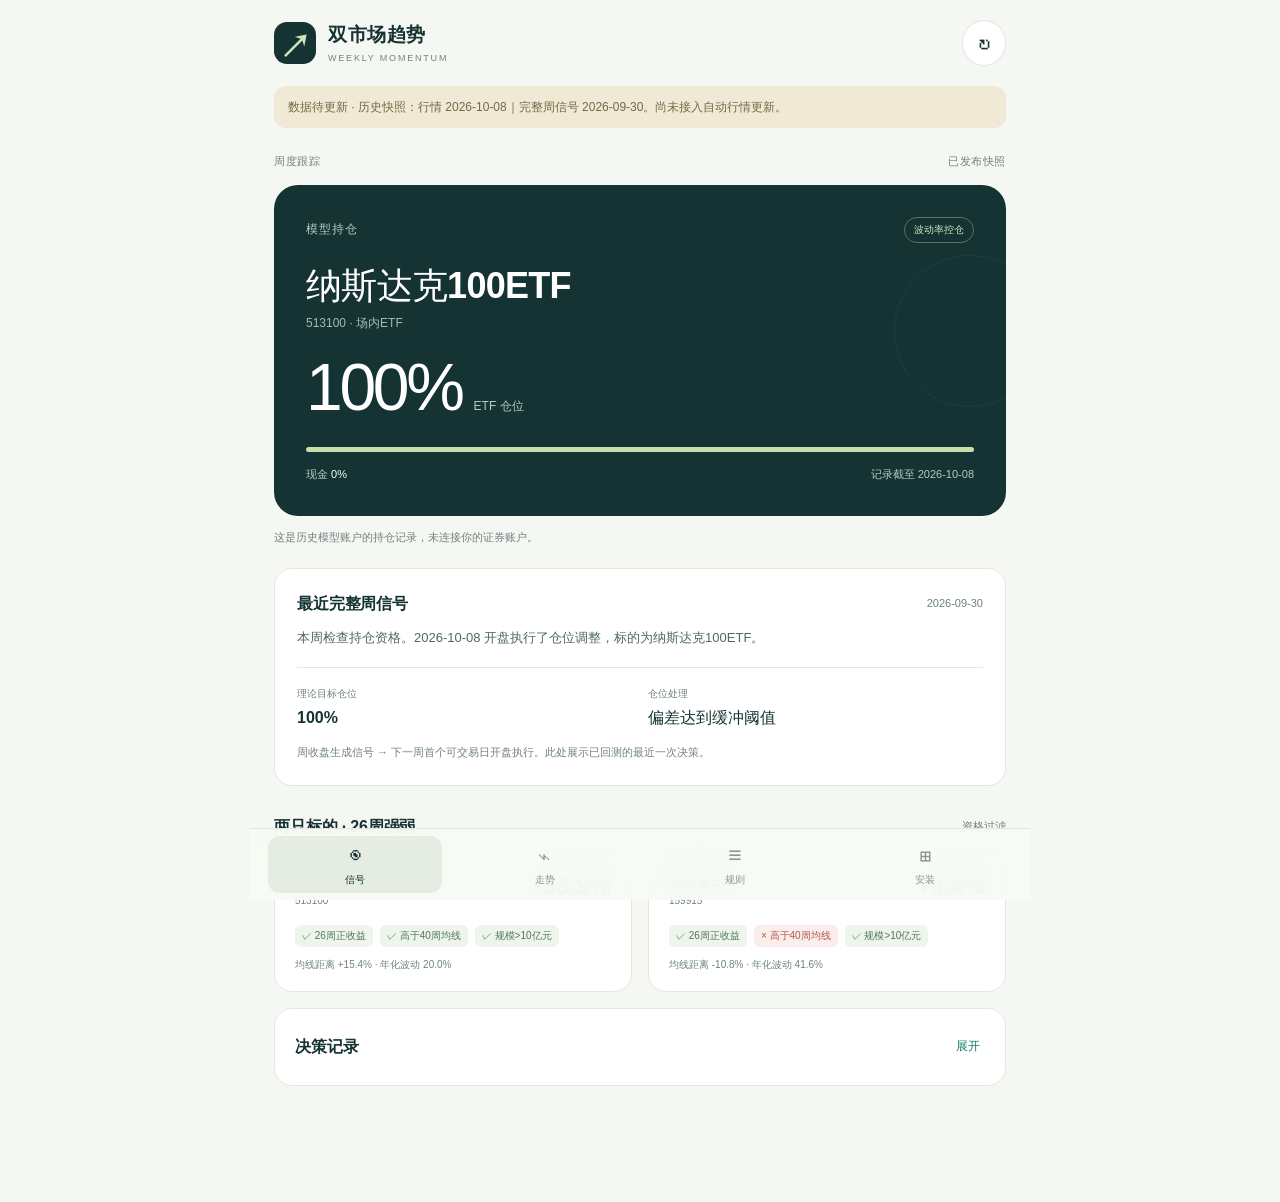
==== index.html @ db79e0db "Add files via upload" ====
<!doctype html>
<html lang="zh-CN">
<head>
  <meta charset="utf-8">
  <meta name="viewport" content="width=device-width,initial-scale=1,viewport-fit=cover">
  <meta name="theme-color" content="#0f2929">
  <meta name="apple-mobile-web-app-capable" content="yes">
  <meta name="apple-mobile-web-app-status-bar-style" content="default">
  <meta name="apple-mobile-web-app-title" content="双市场趋势">
  <meta name="description" content="创业板与纳斯达克100的周度趋势信号、波动率控仓和回测走势。">
  <link rel="manifest" href="./manifest.webmanifest">
  <link rel="apple-touch-icon" href="./icons/apple-touch-icon.png">
  <link rel="icon" type="image/png" href="./icons/icon-192.png">
  <link rel="stylesheet" href="./style.css">
  <title>双市场趋势</title>
</head>
<body>
  <header class="top"><div class="brand"><span class="brand-mark" aria-hidden="true">↗</span><div>双市场趋势<small>WEEKLY MOMENTUM</small></div></div><button id="refresh" class="icon-button" aria-label="检查已发布数据更新">↻</button></header>
  <main id="main">
    <div id="status" role="status" class="status">正在读取策略数据…</div>
    <section id="signal" class="view">
      <div class="section-label">周度跟踪 <span id="connection">联网状态</span></div>
      <article class="hero">
        <div class="hero-top"><span class="eyebrow">模型持仓</span><span class="pill">波动率控仓</span></div>
        <h1 id="holding">—</h1><p class="hero-code" id="holding-code"></p>
        <div class="weight-line"><strong id="weight">—</strong><span>ETF 仓位</span></div>
        <div class="allocation" aria-label="ETF与现金配置"><div id="allocation-fill"></div></div>
        <div class="hero-footer"><span>现金 <b id="cash">—</b></span><span id="execution"></span></div>
      </article>
      <p class="caption">这是历史模型账户的持仓记录，未连接你的证券账户。</p>
      <article class="card"><div class="card-title"><h2>最近完整周信号</h2><span id="signal-date" class="mono"></span></div><p id="decision" class="decision"></p><div class="facts"><div><span>理论目标仓位</span><b id="target">—</b></div><div><span>仓位处理</span><b id="sizing">—</b></div></div><p class="caption">周收盘生成信号 → 下一周首个可交易日开盘执行。此处展示已回测的最近一次决策。</p></article>
      <div class="card-title outside"><h2>两只标的 · 26周强弱</h2><span>资格过滤</span></div>
      <div id="candidates"></div>
      <article class="card compact"><div class="card-title"><h2>决策记录</h2><button class="text-button" id="show-history">展开</button></div><div id="decision-history" hidden></div></article>
    </section>
    <section id="performance" class="view" hidden>
      <div class="section-label">回测观察 <span id="range-dates"></span></div>
      <div class="metrics" id="metrics"></div>
      <article class="card chart-card"><div class="card-title"><h2>净值走势</h2><span id="nav-value" class="mono"></span></div>
        <div class="segments" id="ranges" aria-label="走势时间范围"><button data-range="all" aria-pressed="true">全部</button><button data-range="3y" aria-pressed="false">近3年</button><button data-range="1y" aria-pressed="false">近1年</button><button data-range="ytd" aria-pressed="false">今年</button></div>
        <div class="legend"><span><i class="strategy-dot"></i>轮动策略</span><span><i class="china-dot"></i>创业板持有</span><span><i class="us-dot"></i>纳指持有</span></div>
        <canvas id="nav-chart" height="240" aria-label="策略与两只ETF持有的归一化净值走势" role="img"></canvas><p class="caption" id="chart-caption"></p>
      </article>
      <article class="card chart-card"><div class="card-title"><h2>策略回撤</h2><span class="caption">所选区间重新计算</span></div><canvas id="dd-chart" height="160" aria-label="策略相对区间历史高点的回撤" role="img"></canvas></article>
      <article class="card"><div class="card-title"><h2>年度表现</h2><span>含交易成本</span></div><div id="annual"></div></article>
      <p class="caption">回测采用复权行情、分数份额及单边5bp费用，现金零利息。未完整模拟最小交易单位、涨跌停和QDII溢价。ETF持有曲线为费用前对照。历史表现不代表未来收益。</p>
    </section>
    <section id="rules" class="view" hidden>
      <div class="section-label">固定规则 <span>版本 1.0</span></div>
      <h1 class="page-heading">让规则决定<br>何时进攻。</h1>
      <article class="card"><h2>标的池</h2><p>创业板ETF <b>159915</b><br>纳斯达克100ETF <b>513100</b><br>无合格标的时持有现金。</p></article>
      <div class="rule-list">
        <article class="card rule"><span>01</span><div><h2>每4根有效周线选强</h2><p>26周涨幅严格大于0、周收盘严格高于40周均线、当时可用净资产严格大于10亿元。合格者中只选涨幅最强的一只。</p></div></article>
        <article class="card rule"><span>02</span><div><h2>每周检查退出资格</h2><p>持仓失去任一资格，下一周首个可交易日开盘退出。非选强周退出后保持现金，等待原定选强日。</p></div></article>
        <article class="card rule"><span>03</span><div><h2>波动大，仓位降低</h2><p>用63个实际日收益估计年化波动率。目标仓位＝min(100%，20% ÷ 年化波动率)，其余为现金。</p></div></article>
        <article class="card rule"><span>04</span><div><h2>用缓冲减少小幅交易</h2><p>同标的仓位偏差未达5个百分点时维持仓位；预估组合风险超过22%时可直接减仓。首次建仓、切换和退出不受缓冲限制。</p></div></article>
      </div>
      <article class="card"><h2>信号与成交时点</h2><p>只使用完整周收盘信息，下一周首个可交易日开盘执行。四周相位锚定2020年1月6日，整周休市不计数，不因退出重新计时。</p><p class="caption">历史规模按报告日期＋100天近似可用；每周上涨不减仓、分步恢复及新增标的均未启用。</p></article>
    </section>
    <section id="install" class="view" hidden>
      <div class="section-label">随身查看 <span>PWA</span></div>
      <div class="app-tile" aria-hidden="true">↗</div><h1 class="page-heading">把趋势<br>放在主屏幕。</h1>
      <article class="card"><h2>在 iPhone 上安装</h2><ol class="steps"><li>在 Safari 打开部署后的 HTTPS 地址。</li><li>点“分享”，选择“添加到主屏幕”。</li><li>如出现“作为网页 App 打开”，保持开启，再点“添加”。</li></ol><p id="install-state" class="caption"></p><button id="native-install" class="primary-button" hidden>安装应用</button></article>
      <article class="card"><h2>数据更新方式</h2><p>顶部 ↻ 会检查网站已发布的数据。网页本身不从券商获取行情，GitHub Pages 也不会自动计算信号。</p><p>每周更新行情、运行现有策略审计，再导出并发布新的 data.json。应用会保留上一次可用数据，断网时仍可查看。</p><button id="export-data" class="secondary-button">下载当前数据快照</button></article>
      <article class="card"><h2>更新与离线</h2><p id="offline-state">首次联网打开后，应用资源会缓存到本机。</p><p class="caption">卸载应用或清理 Safari 网站数据会清除离线缓存。周度提醒、微信发送及自动交易暂未接入。</p></article>
      <article class="card"><h2>数据来源与核验</h2><p id="audit-state"></p><p class="caption" id="data-stamp"></p></article>
    </section>
    <noscript>请启用 JavaScript 后查看策略数据。</noscript>
  </main>
  <nav class="bottom-nav" aria-label="主要页面"><button data-tab="signal" aria-current="page"><span aria-hidden="true">◉</span>信号</button><button data-tab="performance"><span aria-hidden="true">⌁</span>走势</button><button data-tab="rules"><span aria-hidden="true">≡</span>规则</button><button data-tab="install"><span aria-hidden="true">⊞</span>安装</button></nav>
  <div id="toast" role="status" hidden></div>
  <script type="module" src="./app.js"></script>
</body>
</html>
---- style.css ----
:root{color-scheme:light;--ink:#153333;--muted:#708181;--green:#137d65;--line:#e1e8e3;--paper:#f5f7f2;--red:#b4564f;--gold:#c1a064;font-family:-apple-system,BlinkMacSystemFont,"Segoe UI","PingFang SC","Microsoft YaHei",sans-serif}*{box-sizing:border-box}body{margin:0;background:var(--paper);color:var(--ink);font-size:15px;line-height:1.6;padding-bottom:calc(100px + env(safe-area-inset-bottom))}button{font:inherit;cursor:pointer;-webkit-tap-highlight-color:transparent}button:focus-visible,a:focus-visible{outline:3px solid var(--gold);outline-offset:3px}button{min-height:44px}button:disabled{opacity:.6;cursor:wait}.top{max-width:780px;margin:auto;padding:calc(20px + env(safe-area-inset-top)) 24px 20px;display:flex;align-items:center;justify-content:space-between}.brand{display:flex;align-items:center;gap:12px;font-size:19px;font-weight:650;letter-spacing:.03em}.brand small{display:block;font-size:9px;letter-spacing:.2em;color:var(--muted);font-weight:500;margin-top:1px}.brand-mark{display:grid;place-items:center;background:var(--ink);color:#d0e4b9;width:42px;height:42px;border-radius:13px;font-size:32px}.icon-button{background:white;border:1px solid var(--line);border-radius:50%;width:44px;color:var(--ink);font-size:26px}main{max-width:780px;margin:auto;padding:0 24px}.status{font-size:12px;line-height:1.7;background:#f0e9d6;color:#796743;padding:11px 14px;border-radius:12px;margin-bottom:25px}.status.error{background:#fae5df;color:#8d4136}.section-label{display:flex;justify-content:space-between;color:var(--muted);font-size:11px;letter-spacing:.05em;margin:0 0 14px}.hero{background:var(--ink);color:white;border-radius:24px;padding:26px;position:relative;overflow:hidden}.hero:after{content:"";width:150px;height:150px;border:1px solid #ffffff0c;border-radius:50%;position:absolute;right:-40px;top:70px;pointer-events:none}.hero-top{display:flex;justify-content:space-between;align-items:center}.eyebrow{font-size:12px;color:#b8cbc3;letter-spacing:.08em}.pill{border:1px solid #557169;border-radius:30px;font-size:10px;padding:4px 9px;color:#d0e4b9}.hero h1{font-size:29px;font-weight:550;letter-spacing:-.02em;line-height:1.3;margin:20px 0 4px}.hero-code{font-size:12px;color:#a3bbb3;margin:0}.weight-line{display:flex;align-items:baseline;gap:12px;margin:18px 0}.weight-line strong{font-size:51px;line-height:1.1;font-weight:500;letter-spacing:-.05em;font-variant-numeric:tabular-nums}.weight-line span{font-size:12px;color:#b8cbc3}.allocation{height:5px;background:#536961;border-radius:8px;overflow:hidden;margin:24px 0 14px}.allocation div{height:100%;background:#c6dea8;width:0;transition:width .4s}.hero-footer{display:flex;justify-content:space-between;font-size:11px;color:#b8cbc3;gap:10px}.hero-footer b{color:white;font-weight:400}.caption{color:var(--muted);font-size:11px;line-height:1.8;margin:12px 0 20px}.card{background:#fff;border:1px solid var(--line);border-radius:18px;padding:22px;margin:16px 0}.card h2,.outside h2{margin:0;font-size:16px;letter-spacing:-.01em;font-weight:600}.card p{font-size:13px;color:#506766;margin:12px 0 0}.card p.caption{font-size:11px;color:var(--muted)}.card-title{display:flex;align-items:center;justify-content:space-between;gap:12px}.card-title>span{font-size:11px;color:var(--muted);white-space:nowrap}.mono{font-variant-numeric:tabular-nums}.decision{font-weight:500}.facts{display:flex;gap:16px;padding-top:18px;margin-top:18px;border-top:1px solid var(--line)}.facts>div{flex:1}.facts span{font-size:10px;color:var(--muted);display:block}.facts b{font-size:16px;font-weight:550;display:block;margin-top:3px}.outside{margin:28px 0 12px}.candidate{padding:18px 20px}.candidate-top{display:flex;justify-content:space-between;align-items:start;gap:8px}.asset-name{font-size:14px;font-weight:600}.asset-name small{display:block;font-size:10px;color:var(--muted);font-weight:400}.gain{font-size:24px;line-height:1.3;font-variant-numeric:tabular-nums;color:var(--green)}.gain.negative{color:var(--red)}.eligibility{display:flex;flex-wrap:wrap;gap:7px;margin:16px 0 10px}.badge{font-size:10px;border-radius:6px;padding:3px 7px;background:#edf5ed;color:#547755}.badge.fail{background:#faeeea;color:var(--red)}.candidate-bottom{display:flex;justify-content:space-between;color:var(--muted);font-size:10px}.compact{padding:16px 20px}.text-button{background:transparent;border:0;color:var(--green);font-size:12px;padding:0 5px}.record{border-top:1px solid var(--line);margin-top:12px;padding-top:12px;font-size:12px}.record-top{display:flex;justify-content:space-between}.record small{color:var(--muted);font-size:10px}.record p{font-size:11px;margin:3px 0}.metrics{display:grid;grid-template-columns:1fr 1fr;gap:10px}.metric{background:white;border:1px solid var(--line);border-radius:16px;padding:17px 18px}.metric span{display:block;color:var(--muted);font-size:11px}.metric strong{font-size:26px;display:block;font-weight:500;letter-spacing:-.025em;margin-top:6px}.metric strong.good{color:var(--green)}.metric strong.bad{color:var(--red)}.segments{display:flex;background:var(--paper);border-radius:10px;padding:3px;gap:4px;margin:20px 0 15px}.segments button{flex:1;background:transparent;color:var(--muted);border:0;border-radius:8px;font-size:11px;min-height:34px}.segments button[aria-pressed=true]{background:white;color:var(--ink);box-shadow:0 1px 4px #00000008}.legend{display:flex;gap:12px;flex-wrap:wrap;font-size:10px;color:var(--muted);margin-bottom:16px}.legend i{display:inline-block;width:7px;height:7px;margin-right:4px;border-radius:50%}.strategy-dot{background:#137d65}.china-dot{background:#c1a064}.us-dot{background:#869ab0}canvas{display:block;width:100%;touch-action:pan-y}.chart-card{padding:20px 16px}.chart-card .caption{margin-bottom:0}.annual-row{display:grid;grid-template-columns:1fr 1fr 1fr;padding:12px 0;border-bottom:1px solid var(--line);font-size:12px;font-variant-numeric:tabular-nums}.annual-row:last-child{border:0}.annual-row>*:not(:first-child){text-align:right}.annual-row.heading{font-size:10px;color:var(--muted);padding-top:16px}.positive{color:var(--green)}.negative{color:var(--red)}.page-heading{font-size:36px;line-height:1.25;font-weight:500;letter-spacing:-.04em;margin:24px 0 28px}.rule{display:flex;gap:18px}.rule>span{color:var(--gold);font-size:20px;line-height:1.3;font-variant-numeric:tabular-nums}.rule p{margin-bottom:0}.app-tile{background:var(--ink);color:#d0e4b9;font-size:58px;width:84px;height:84px;display:grid;place-items:center;border-radius:24px;margin:26px 0}.steps{font-size:13px;color:#506766;padding-left:20px}.steps li{padding:6px 0}.primary-button,.secondary-button{width:100%;border-radius:10px;padding:10px;margin-top:16px;font-size:12px}.primary-button{background:var(--ink);color:white;border:0}.secondary-button{background:var(--paper);border:1px solid var(--line);color:var(--ink)}.bottom-nav{position:fixed;z-index:10;bottom:0;left:0;right:0;display:flex;justify-content:space-around;gap:4px;max-width:780px;margin:auto;border-top:1px solid var(--line);background:#f8faf5ed;backdrop-filter:blur(20px);padding:7px 12px calc(7px + env(safe-area-inset-bottom))}.bottom-nav button{border:0;background:transparent;color:#8a9890;width:23%;display:flex;align-items:center;flex-direction:column;font-size:10px;padding:5px;border-radius:12px;gap:1px;min-height:52px}.bottom-nav button span{font-size:23px;line-height:1.3}.bottom-nav button[aria-current=page]{color:var(--ink);background:#e5ede2}#toast{position:fixed;z-index:30;bottom:calc(90px + env(safe-area-inset-bottom));left:50%;transform:translateX(-50%);max-width:90%;padding:11px 18px;background:var(--ink);color:white;border-radius:12px;font-size:12px;box-shadow:0 5px 20px #0002}[hidden]{display:none!important}@media(min-width:700px){.hero{padding:32px}.hero h1{font-size:36px}.metrics{grid-template-columns:repeat(4,1fr)}#candidates{display:grid;grid-template-columns:1fr 1fr;gap:16px}#candidates .card{margin:0}.rule-list{display:grid;grid-template-columns:1fr 1fr;gap:16px}.rule-list .card{margin:0}.hero .weight-line strong{font-size:66px}.page-heading br{display:none}}@media(prefers-reduced-motion:reduce){*{transition:none!important}}
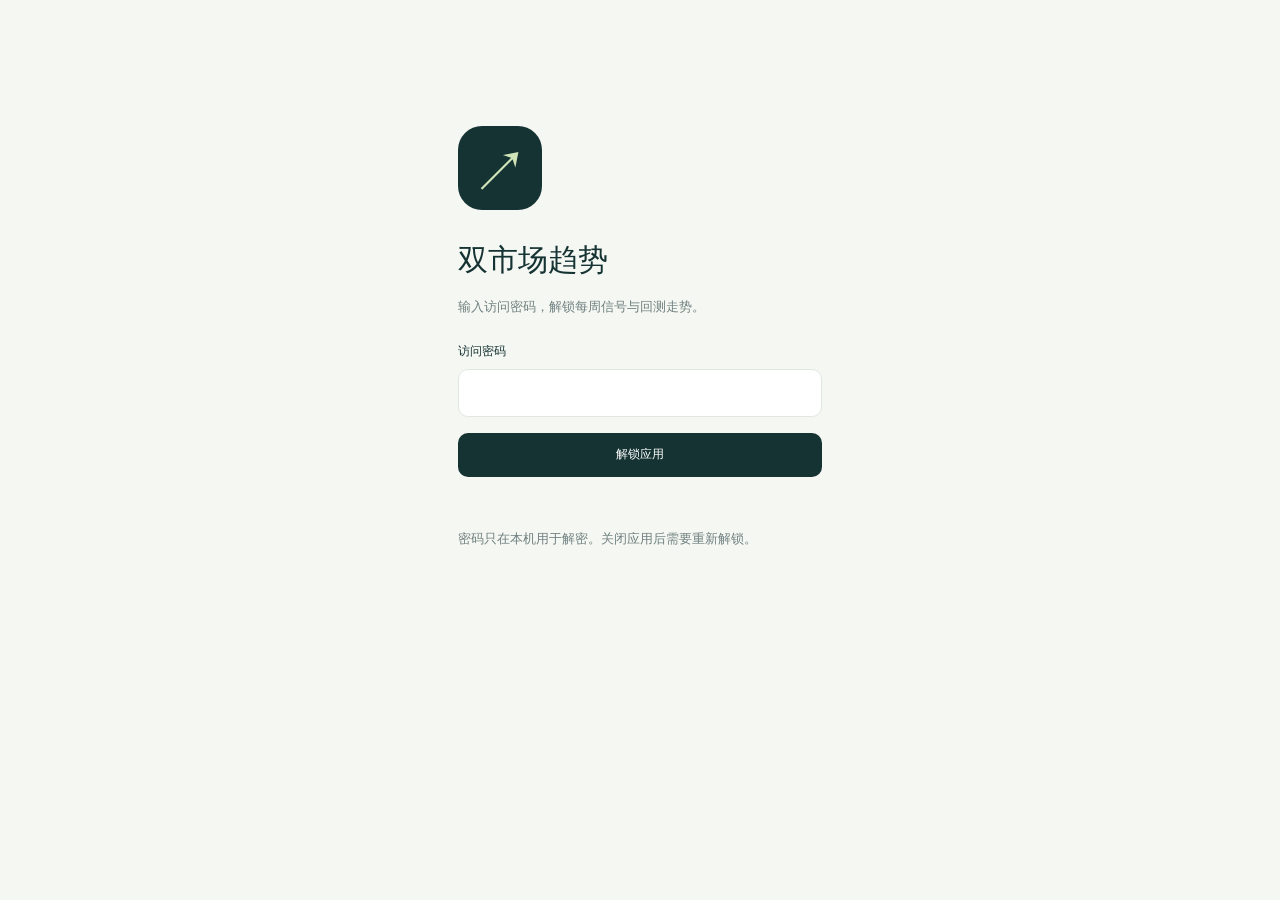
==== commit 2ddf4fba: "Add files via upload" ====
--- a/index.html
+++ b/index.html
@@ -9,13 +9,20 @@
   <meta name="apple-mobile-web-app-title" content="双市场趋势">
   <meta name="description" content="创业板与纳斯达克100的周度趋势信号、波动率控仓和回测走势。">
   <link rel="manifest" href="./manifest.webmanifest">
-  <link rel="apple-touch-icon" href="./icons/apple-touch-icon.png">
-  <link rel="icon" type="image/png" href="./icons/icon-192.png">
+  <link rel="apple-touch-icon" href="./apple-touch-icon.png">
+  <link rel="icon" type="image/png" href="./icon-192.png">
   <link rel="stylesheet" href="./style.css">
   <title>双市场趋势</title>
 </head>
 <body>
-  <header class="top"><div class="brand"><span class="brand-mark" aria-hidden="true">↗</span><div>双市场趋势<small>WEEKLY MOMENTUM</small></div></div><button id="refresh" class="icon-button" aria-label="检查已发布数据更新">↻</button></header>
+  <section id="login" class="login-screen" aria-labelledby="login-title">
+    <div class="app-tile" aria-hidden="true">↗</div><h1 id="login-title">双市场趋势</h1>
+    <p>输入访问密码，解锁每周信号与回测走势。</p>
+    <form id="login-form"><label for="password">访问密码</label><input id="password" name="password" type="password" autocomplete="current-password" required aria-describedby="login-message"><button id="unlock" class="primary-button" type="submit">解锁应用</button><p id="login-message" role="status"></p></form>
+    <p class="caption">密码只在本机用于解密。关闭应用后需要重新解锁。</p>
+  </section>
+  <div id="app-shell" hidden>
+  <header class="top"><div class="brand"><span class="brand-mark" aria-hidden="true">↗</span><div>双市场趋势<small>WEEKLY MOMENTUM</small></div></div><div class="header-actions"><button id="logout" class="text-button" aria-label="退出登录">退出</button><button id="refresh" class="icon-button" aria-label="检查已发布数据更新">↻</button></div></header>
   <main id="main">
     <div id="status" role="status" class="status">正在读取策略数据…</div>
     <section id="signal" class="view">
@@ -27,8 +34,8 @@
         <div class="allocation" aria-label="ETF与现金配置"><div id="allocation-fill"></div></div>
         <div class="hero-footer"><span>现金 <b id="cash">—</b></span><span id="execution"></span></div>
       </article>
-      <p class="caption">这是历史模型账户的持仓记录，未连接你的证券账户。</p>
-      <article class="card"><div class="card-title"><h2>最近完整周信号</h2><span id="signal-date" class="mono"></span></div><p id="decision" class="decision"></p><div class="facts"><div><span>理论目标仓位</span><b id="target">—</b></div><div><span>仓位处理</span><b id="sizing">—</b></div></div><p class="caption">周收盘生成信号 → 下一周首个可交易日开盘执行。此处展示已回测的最近一次决策。</p></article>
+      <p class="caption">上方是截至最新收盘的模型账户仓位，未连接你的证券账户。</p>
+      <article class="card"><div class="card-title"><h2>下周待执行信号</h2><span id="signal-date" class="mono"></span></div><p id="decision" class="decision"></p><div class="facts"><div><span>理论目标仓位</span><b id="target">—</b></div><div><span>仓位处理</span><b id="sizing">—</b></div></div><p class="caption">完整周收盘生成信号 → 下一周首个可交易日开盘执行。待执行计划不计入已发生的回测收益，实际开盘仓位会受价格跳空影响。</p></article>
       <div class="card-title outside"><h2>两只标的 · 26周强弱</h2><span>资格过滤</span></div>
       <div id="candidates"></div>
       <article class="card compact"><div class="card-title"><h2>决策记录</h2><button class="text-button" id="show-history">展开</button></div><div id="decision-history" hidden></div></article>
@@ -61,13 +68,14 @@
       <div class="section-label">随身查看 <span>PWA</span></div>
       <div class="app-tile" aria-hidden="true">↗</div><h1 class="page-heading">把趋势<br>放在主屏幕。</h1>
       <article class="card"><h2>在 iPhone 上安装</h2><ol class="steps"><li>在 Safari 打开部署后的 HTTPS 地址。</li><li>点“分享”，选择“添加到主屏幕”。</li><li>如出现“作为网页 App 打开”，保持开启，再点“添加”。</li></ol><p id="install-state" class="caption"></p><button id="native-install" class="primary-button" hidden>安装应用</button></article>
-      <article class="card"><h2>数据更新方式</h2><p>顶部 ↻ 会检查网站已发布的数据。网页本身不从券商获取行情，GitHub Pages 也不会自动计算信号。</p><p>每周更新行情、运行现有策略审计，再导出并发布新的 data.json。应用会保留上一次可用数据，断网时仍可查看。</p><button id="export-data" class="secondary-button">下载当前数据快照</button></article>
+      <article class="card"><h2>数据更新方式</h2><p>GitHub Actions 每周五21:17尝试更新，周六、周日09:17再次执行（北京时间，平台可能延迟）。抓取完整交易周行情和规模，重算固定策略并审计，通过后发布加密数据。</p><p>顶部 ↻ 读取最新发布结果。数据源异常或审计失败时保留上一次成功版本；始终查看行情日期。离线查看仍需密码解锁。</p><button id="export-data" class="secondary-button">下载当前数据快照</button></article>
       <article class="card"><h2>更新与离线</h2><p id="offline-state">首次联网打开后，应用资源会缓存到本机。</p><p class="caption">卸载应用或清理 Safari 网站数据会清除离线缓存。周度提醒、微信发送及自动交易暂未接入。</p></article>
       <article class="card"><h2>数据来源与核验</h2><p id="audit-state"></p><p class="caption" id="data-stamp"></p></article>
     </section>
     <noscript>请启用 JavaScript 后查看策略数据。</noscript>
   </main>
   <nav class="bottom-nav" aria-label="主要页面"><button data-tab="signal" aria-current="page"><span aria-hidden="true">◉</span>信号</button><button data-tab="performance"><span aria-hidden="true">⌁</span>走势</button><button data-tab="rules"><span aria-hidden="true">≡</span>规则</button><button data-tab="install"><span aria-hidden="true">⊞</span>安装</button></nav>
+  </div>
   <div id="toast" role="status" hidden></div>
   <script type="module" src="./app.js"></script>
 </body>
--- a/style.css
+++ b/style.css
@@ -1 +1,3 @@
-:root{color-scheme:light;--ink:#153333;--muted:#708181;--green:#137d65;--line:#e1e8e3;--paper:#f5f7f2;--red:#b4564f;--gold:#c1a064;font-family:-apple-system,BlinkMacSystemFont,"Segoe UI","PingFang SC","Microsoft YaHei",sans-serif}*{box-sizing:border-box}body{margin:0;background:var(--paper);color:var(--ink);font-size:15px;line-height:1.6;padding-bottom:calc(100px + env(safe-area-inset-bottom))}button{font:inherit;cursor:pointer;-webkit-tap-highlight-color:transparent}button:focus-visible,a:focus-visible{outline:3px solid var(--gold);outline-offset:3px}button{min-height:44px}button:disabled{opacity:.6;cursor:wait}.top{max-width:780px;margin:auto;padding:calc(20px + env(safe-area-inset-top)) 24px 20px;display:flex;align-items:center;justify-content:space-between}.brand{display:flex;align-items:center;gap:12px;font-size:19px;font-weight:650;letter-spacing:.03em}.brand small{display:block;font-size:9px;letter-spacing:.2em;color:var(--muted);font-weight:500;margin-top:1px}.brand-mark{display:grid;place-items:center;background:var(--ink);color:#d0e4b9;width:42px;height:42px;border-radius:13px;font-size:32px}.icon-button{background:white;border:1px solid var(--line);border-radius:50%;width:44px;color:var(--ink);font-size:26px}main{max-width:780px;margin:auto;padding:0 24px}.status{font-size:12px;line-height:1.7;background:#f0e9d6;color:#796743;padding:11px 14px;border-radius:12px;margin-bottom:25px}.status.error{background:#fae5df;color:#8d4136}.section-label{display:flex;justify-content:space-between;color:var(--muted);font-size:11px;letter-spacing:.05em;margin:0 0 14px}.hero{background:var(--ink);color:white;border-radius:24px;padding:26px;position:relative;overflow:hidden}.hero:after{content:"";width:150px;height:150px;border:1px solid #ffffff0c;border-radius:50%;position:absolute;right:-40px;top:70px;pointer-events:none}.hero-top{display:flex;justify-content:space-between;align-items:center}.eyebrow{font-size:12px;color:#b8cbc3;letter-spacing:.08em}.pill{border:1px solid #557169;border-radius:30px;font-size:10px;padding:4px 9px;color:#d0e4b9}.hero h1{font-size:29px;font-weight:550;letter-spacing:-.02em;line-height:1.3;margin:20px 0 4px}.hero-code{font-size:12px;color:#a3bbb3;margin:0}.weight-line{display:flex;align-items:baseline;gap:12px;margin:18px 0}.weight-line strong{font-size:51px;line-height:1.1;font-weight:500;letter-spacing:-.05em;font-variant-numeric:tabular-nums}.weight-line span{font-size:12px;color:#b8cbc3}.allocation{height:5px;background:#536961;border-radius:8px;overflow:hidden;margin:24px 0 14px}.allocation div{height:100%;background:#c6dea8;width:0;transition:width .4s}.hero-footer{display:flex;justify-content:space-between;font-size:11px;color:#b8cbc3;gap:10px}.hero-footer b{color:white;font-weight:400}.caption{color:var(--muted);font-size:11px;line-height:1.8;margin:12px 0 20px}.card{background:#fff;border:1px solid var(--line);border-radius:18px;padding:22px;margin:16px 0}.card h2,.outside h2{margin:0;font-size:16px;letter-spacing:-.01em;font-weight:600}.card p{font-size:13px;color:#506766;margin:12px 0 0}.card p.caption{font-size:11px;color:var(--muted)}.card-title{display:flex;align-items:center;justify-content:space-between;gap:12px}.card-title>span{font-size:11px;color:var(--muted);white-space:nowrap}.mono{font-variant-numeric:tabular-nums}.decision{font-weight:500}.facts{display:flex;gap:16px;padding-top:18px;margin-top:18px;border-top:1px solid var(--line)}.facts>div{flex:1}.facts span{font-size:10px;color:var(--muted);display:block}.facts b{font-size:16px;font-weight:550;display:block;margin-top:3px}.outside{margin:28px 0 12px}.candidate{padding:18px 20px}.candidate-top{display:flex;justify-content:space-between;align-items:start;gap:8px}.asset-name{font-size:14px;font-weight:600}.asset-name small{display:block;font-size:10px;color:var(--muted);font-weight:400}.gain{font-size:24px;line-height:1.3;font-variant-numeric:tabular-nums;color:var(--green)}.gain.negative{color:var(--red)}.eligibility{display:flex;flex-wrap:wrap;gap:7px;margin:16px 0 10px}.badge{font-size:10px;border-radius:6px;padding:3px 7px;background:#edf5ed;color:#547755}.badge.fail{background:#faeeea;color:var(--red)}.candidate-bottom{display:flex;justify-content:space-between;color:var(--muted);font-size:10px}.compact{padding:16px 20px}.text-button{background:transparent;border:0;color:var(--green);font-size:12px;padding:0 5px}.record{border-top:1px solid var(--line);margin-top:12px;padding-top:12px;font-size:12px}.record-top{display:flex;justify-content:space-between}.record small{color:var(--muted);font-size:10px}.record p{font-size:11px;margin:3px 0}.metrics{display:grid;grid-template-columns:1fr 1fr;gap:10px}.metric{background:white;border:1px solid var(--line);border-radius:16px;padding:17px 18px}.metric span{display:block;color:var(--muted);font-size:11px}.metric strong{font-size:26px;display:block;font-weight:500;letter-spacing:-.025em;margin-top:6px}.metric strong.good{color:var(--green)}.metric strong.bad{color:var(--red)}.segments{display:flex;background:var(--paper);border-radius:10px;padding:3px;gap:4px;margin:20px 0 15px}.segments button{flex:1;background:transparent;color:var(--muted);border:0;border-radius:8px;font-size:11px;min-height:34px}.segments button[aria-pressed=true]{background:white;color:var(--ink);box-shadow:0 1px 4px #00000008}.legend{display:flex;gap:12px;flex-wrap:wrap;font-size:10px;color:var(--muted);margin-bottom:16px}.legend i{display:inline-block;width:7px;height:7px;margin-right:4px;border-radius:50%}.strategy-dot{background:#137d65}.china-dot{background:#c1a064}.us-dot{background:#869ab0}canvas{display:block;width:100%;touch-action:pan-y}.chart-card{padding:20px 16px}.chart-card .caption{margin-bottom:0}.annual-row{display:grid;grid-template-columns:1fr 1fr 1fr;padding:12px 0;border-bottom:1px solid var(--line);font-size:12px;font-variant-numeric:tabular-nums}.annual-row:last-child{border:0}.annual-row>*:not(:first-child){text-align:right}.annual-row.heading{font-size:10px;color:var(--muted);padding-top:16px}.positive{color:var(--green)}.negative{color:var(--red)}.page-heading{font-size:36px;line-height:1.25;font-weight:500;letter-spacing:-.04em;margin:24px 0 28px}.rule{display:flex;gap:18px}.rule>span{color:var(--gold);font-size:20px;line-height:1.3;font-variant-numeric:tabular-nums}.rule p{margin-bottom:0}.app-tile{background:var(--ink);color:#d0e4b9;font-size:58px;width:84px;height:84px;display:grid;place-items:center;border-radius:24px;margin:26px 0}.steps{font-size:13px;color:#506766;padding-left:20px}.steps li{padding:6px 0}.primary-button,.secondary-button{width:100%;border-radius:10px;padding:10px;margin-top:16px;font-size:12px}.primary-button{background:var(--ink);color:white;border:0}.secondary-button{background:var(--paper);border:1px solid var(--line);color:var(--ink)}.bottom-nav{position:fixed;z-index:10;bottom:0;left:0;right:0;display:flex;justify-content:space-around;gap:4px;max-width:780px;margin:auto;border-top:1px solid var(--line);background:#f8faf5ed;backdrop-filter:blur(20px);padding:7px 12px calc(7px + env(safe-area-inset-bottom))}.bottom-nav button{border:0;background:transparent;color:#8a9890;width:23%;display:flex;align-items:center;flex-direction:column;font-size:10px;padding:5px;border-radius:12px;gap:1px;min-height:52px}.bottom-nav button span{font-size:23px;line-height:1.3}.bottom-nav button[aria-current=page]{color:var(--ink);background:#e5ede2}#toast{position:fixed;z-index:30;bottom:calc(90px + env(safe-area-inset-bottom));left:50%;transform:translateX(-50%);max-width:90%;padding:11px 18px;background:var(--ink);color:white;border-radius:12px;font-size:12px;box-shadow:0 5px 20px #0002}[hidden]{display:none!important}@media(min-width:700px){.hero{padding:32px}.hero h1{font-size:36px}.metrics{grid-template-columns:repeat(4,1fr)}#candidates{display:grid;grid-template-columns:1fr 1fr;gap:16px}#candidates .card{margin:0}.rule-list{display:grid;grid-template-columns:1fr 1fr;gap:16px}.rule-list .card{margin:0}.hero .weight-line strong{font-size:66px}.page-heading br{display:none}}@media(prefers-reduced-motion:reduce){*{transition:none!important}}
+:root{color-scheme:light;--ink:#153333;--muted:#708181;--green:#137d65;--line:#e1e8e3;--paper:#f5f7f2;--red:#b4564f;--gold:#c1a064;font-family:-apple-system,BlinkMacSystemFont,"Segoe UI","PingFang SC","Microsoft YaHei",sans-serif}*{box-sizing:border-box}body{margin:0;background:var(--paper);color:var(--ink);font-size:15px;line-height:1.6;padding-bottom:calc(100px + env(safe-area-inset-bottom))}button{font:inherit;cursor:pointer;-webkit-tap-highlight-color:transparent}button:focus-visible,a:focus-visible{outline:3px solid var(--gold);outline-offset:3px}button{min-height:44px}button:disabled{opacity:.6;cursor:wait}.top{max-width:780px;margin:auto;padding:calc(20px + env(safe-area-inset-top)) 24px 20px;display:flex;align-items:center;justify-content:space-between}.brand{display:flex;align-items:center;gap:12px;font-size:19px;font-weight:650;letter-spacing:.03em}.brand small{display:block;font-size:9px;letter-spacing:.2em;color:var(--muted);font-weight:500;margin-top:1px}.brand-mark{display:grid;place-items:center;background:var(--ink);color:#d0e4b9;width:42px;height:42px;border-radius:13px;font-size:32px}.icon-button{background:white;border:1px solid var(--line);border-radius:50%;width:44px;color:var(--ink);font-size:26px}main{max-width:780px;margin:auto;padding:0 24px}.status{font-size:12px;line-height:1.7;background:#f0e9d6;color:#796743;padding:11px 14px;border-radius:12px;margin-bottom:25px}.status.error{background:#fae5df;color:#8d4136}.section-label{display:flex;justify-content:space-between;color:var(--muted);font-size:11px;letter-spacing:.05em;margin:0 0 14px}.hero{background:var(--ink);color:white;border-radius:24px;padding:26px;position:relative;overflow:hidden}.hero:after{content:"";width:150px;height:150px;border:1px solid #ffffff0c;border-radius:50%;position:absolute;right:-40px;top:70px;pointer-events:none}.hero-top{display:flex;justify-content:space-between;align-items:center}.eyebrow{font-size:12px;color:#b8cbc3;letter-spacing:.08em}.pill{border:1px solid #557169;border-radius:30px;font-size:10px;padding:4px 9px;color:#d0e4b9}.hero h1{font-size:29px;font-weight:550;letter-spacing:-.02em;line-height:1.3;margin:20px 0 4px}.hero-code{font-size:12px;color:#a3bbb3;margin:0}.weight-line{display:flex;align-items:baseline;gap:12px;margin:18px 0}.weight-line strong{font-size:51px;line-height:1.1;font-weight:500;letter-spacing:-.05em;font-variant-numeric:tabular-nums}.weight-line span{font-size:12px;color:#b8cbc3}.allocation{height:5px;background:#536961;border-radius:8px;overflow:hidden;margin:24px 0 14px}.allocation div{height:100%;background:#c6dea8;width:0;transition:width .4s}.hero-footer{display:flex;justify-content:space-between;font-size:11px;color:#b8cbc3;gap:10px}.hero-footer b{color:white;font-weight:400}.caption{color:var(--muted);font-size:11px;line-height:1.8;margin:12px 0 20px}.card{background:#fff;border:1px solid var(--line);border-radius:18px;padding:22px;margin:16px 0}.card h2,.outside h2{margin:0;font-size:16px;letter-spacing:-.01em;font-weight:600}.card p{font-size:13px;color:#506766;margin:12px 0 0}.card p.caption{font-size:11px;color:var(--muted)}.card-title{display:flex;align-items:center;justify-content:space-between;gap:12px}.card-title>span{font-size:11px;color:var(--muted);white-space:nowrap}.mono{font-variant-numeric:tabular-nums}.decision{font-weight:500}.facts{display:flex;gap:16px;padding-top:18px;margin-top:18px;border-top:1px solid var(--line)}.facts>div{flex:1}.facts span{font-size:10px;color:var(--muted);display:block}.facts b{font-size:16px;font-weight:550;display:block;margin-top:3px}.outside{margin:28px 0 12px}.candidate{padding:18px 20px}.candidate-top{display:flex;justify-content:space-between;align-items:start;gap:8px}.asset-name{font-size:14px;font-weight:600}.asset-name small{display:block;font-size:10px;color:var(--muted);font-weight:400}.gain{font-size:24px;line-height:1.3;font-variant-numeric:tabular-nums;color:var(--green)}.gain.negative{color:var(--red)}.eligibility{display:flex;flex-wrap:wrap;gap:7px;margin:16px 0 10px}.badge{font-size:10px;border-radius:6px;padding:3px 7px;background:#edf5ed;color:#547755}.badge.fail{background:#faeeea;color:var(--red)}.candidate-bottom{display:flex;justify-content:space-between;color:var(--muted);font-size:10px}.compact{padding:16px 20px}.text-button{background:transparent;border:0;color:var(--green);font-size:12px;padding:0 5px}.record{border-top:1px solid var(--line);margin-top:12px;padding-top:12px;font-size:12px}.record-top{display:flex;justify-content:space-between}.record small{color:var(--muted);font-size:10px}.record p{font-size:11px;margin:3px 0}.metrics{display:grid;grid-template-columns:1fr 1fr;gap:10px}.metric{background:white;border:1px solid var(--line);border-radius:16px;padding:17px 18px}.metric span{display:block;color:var(--muted);font-size:11px}.metric strong{font-size:26px;display:block;font-weight:500;letter-spacing:-.025em;margin-top:6px}.metric strong.good{color:var(--green)}.metric strong.bad{color:var(--red)}.segments{display:flex;background:var(--paper);border-radius:10px;padding:3px;gap:4px;margin:20px 0 15px}.segments button{flex:1;background:transparent;color:var(--muted);border:0;border-radius:8px;font-size:11px;min-height:34px}.segments button[aria-pressed=true]{background:white;color:var(--ink);box-shadow:0 1px 4px #00000008}.legend{display:flex;gap:12px;flex-wrap:wrap;font-size:10px;color:var(--muted);margin-bottom:16px}.legend i{display:inline-block;width:7px;height:7px;margin-right:4px;border-radius:50%}.strategy-dot{background:#137d65}.china-dot{background:#c1a064}.us-dot{background:#869ab0}canvas{display:block;width:100%;touch-action:pan-y}.chart-card{padding:20px 16px}.chart-card .caption{margin-bottom:0}.annual-row{display:grid;grid-template-columns:1fr 1fr 1fr;padding:12px 0;border-bottom:1px solid var(--line);font-size:12px;font-variant-numeric:tabular-nums}.annual-row:last-child{border:0}.annual-row>*:not(:first-child){text-align:right}.annual-row.heading{font-size:10px;color:var(--muted);padding-top:16px}.positive{color:var(--green)}.negative{color:var(--red)}.page-heading{font-size:36px;line-height:1.25;font-weight:500;letter-spacing:-.04em;margin:24px 0 28px}.rule{display:flex;gap:18px}.rule>span{color:var(--gold);font-size:20px;line-height:1.3;font-variant-numeric:tabular-nums}.rule p{margin-bottom:0}.app-tile{background:var(--ink);color:#d0e4b9;font-size:58px;width:84px;height:84px;display:grid;place-items:center;border-radius:24px;margin:26px 0}.steps{font-size:13px;color:#506766;padding-left:20px}.steps li{padding:6px 0}.primary-button,.secondary-button{width:100%;border-radius:10px;padding:10px;margin-top:16px;font-size:12px}.primary-button{background:var(--ink);color:white;border:0}.secondary-button{background:var(--paper);border:1px solid var(--line);color:var(--ink)}.bottom-nav{position:fixed;z-index:10;bottom:0;left:0;right:0;display:flex;justify-content:space-around;gap:4px;max-width:780px;margin:auto;border-top:1px solid var(--line);background:#f8faf5ed;backdrop-filter:blur(20px);padding:7px 12px calc(7px + env(safe-area-inset-bottom))}.bottom-nav button{border:0;background:transparent;color:#8a9890;width:23%;display:flex;align-items:center;flex-direction:column;font-size:10px;padding:5px;border-radius:12px;gap:1px;min-height:52px}.bottom-nav button span{font-size:23px;line-height:1.3}.bottom-nav button[aria-current=page]{color:var(--ink);background:#e5ede2}#toast{position:fixed;z-index:30;bottom:calc(90px + env(safe-area-inset-bottom));left:50%;transform:translateX(-50%);max-width:90%;padding:11px 18px;background:var(--ink);color:white;border-radius:12px;font-size:12px;box-shadow:0 5px 20px #0002}[hidden]{display:none!important}@media(min-width:700px){.hero{padding:32px}.hero h1{font-size:36px}.metrics{grid-template-columns:repeat(4,1fr)}#candidates{display:grid;grid-template-columns:1fr 1fr;gap:16px}#candidates .card{margin:0}.rule-list{display:grid;grid-template-columns:1fr 1fr;gap:16px}.rule-list .card{margin:0}.hero .weight-line strong{font-size:66px}.page-heading br{display:none}}@media(prefers-reduced-motion:reduce){*{transition:none!important}}
+
+.login-screen{max-width:420px;margin:8vh auto;padding:28px}.login-screen h1{font-size:30px;font-weight:550;margin-bottom:12px}.login-screen p{font-size:13px;color:var(--muted)}.login-screen label{display:block;font-size:12px;margin:24px 0 8px}.login-screen input{width:100%;min-height:48px;border:1px solid var(--line);border-radius:10px;padding:12px;background:#fff;color:var(--ink);font-size:16px}.login-screen input:focus{outline:2px solid var(--green);outline-offset:2px}.login-screen button:disabled{opacity:.6}.header-actions{display:flex;align-items:center;gap:10px}#login-message{min-height:24px;color:var(--red)}
